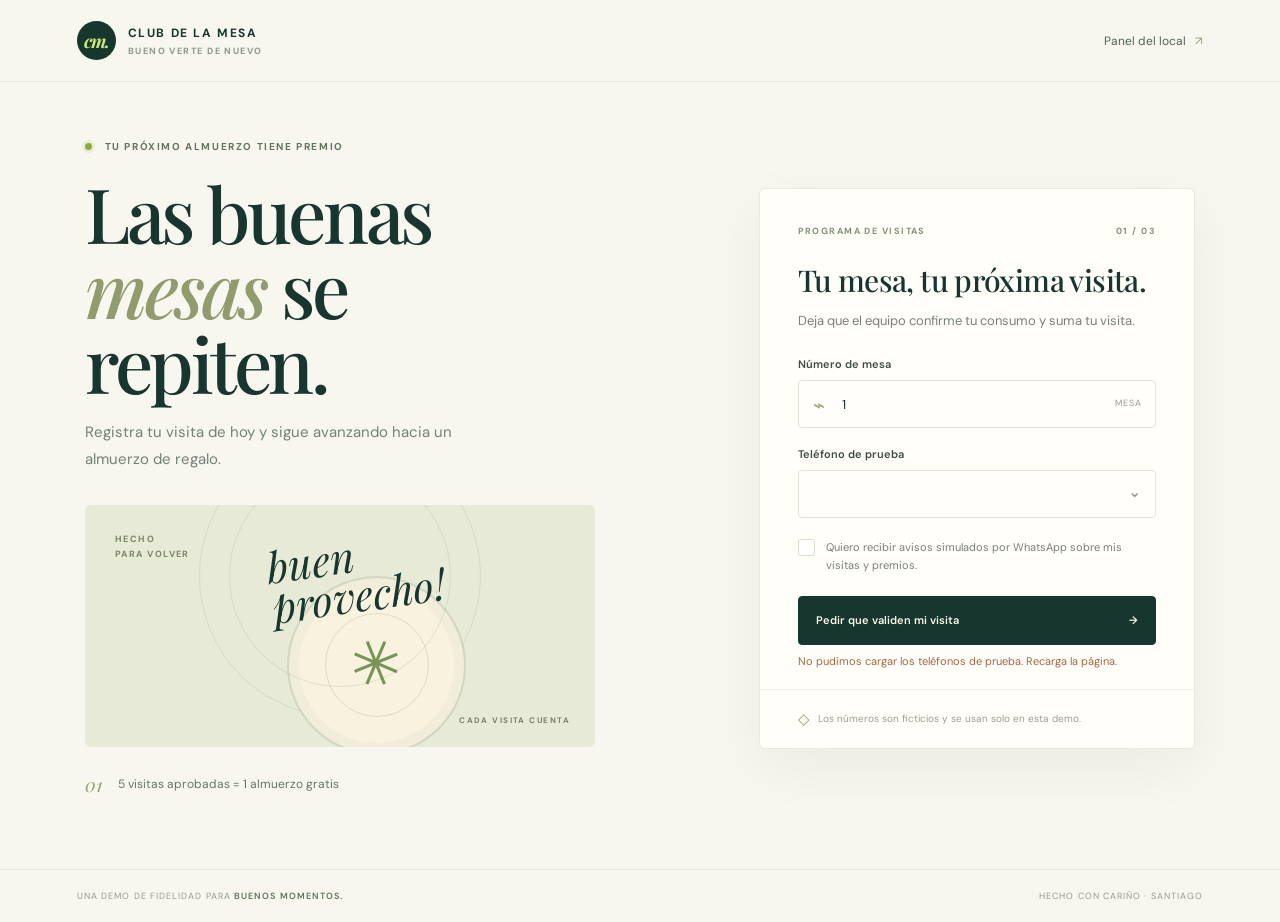
==== index.html @ 5e52faf1 "Publicar demo de cupones" ====
<!doctype html>
<html lang="es">
<head>
  <meta charset="utf-8">
  <meta name="viewport" content="width=device-width, initial-scale=1">
  <meta name="theme-color" content="#17372e">
  <title>Club de la Mesa · Cupones</title>
  <link rel="stylesheet" href="./app.css">
  <script src="./customer.js" defer></script>
</head>
<body>
  <header class="topbar">
    <a class="brand" href="./" aria-label="Club de la Mesa, inicio"><span class="brand-mark">cm.</span><span>CLUB DE LA MESA<small>BUENO VERTE DE NUEVO</small></span></a>
    <a class="quiet-link" href="./admin.html">Panel del local <span aria-hidden="true">↗</span></a>
  </header>
  <main class="customer-layout">
    <section class="customer-intro">
      <div class="eyebrow"><span class="live-dot"></span> TU PRÓXIMO ALMUERZO TIENE PREMIO</div>
      <h1>Las buenas<br><em>mesas</em> se repiten.</h1>
      <p>Registra tu visita de hoy y sigue avanzando hacia un almuerzo de regalo.</p>
      <div class="meal-art" aria-hidden="true"><span class="art-small">HECHO<br>PARA VOLVER</span><span class="art-big">buen<br>provecho!</span><span class="plate"><span class="leaf">✳</span></span><span class="art-caption">CADA VISITA CUENTA</span></div>
      <div class="promise"><span>01</span><span>5 visitas aprobadas = 1 almuerzo gratis</span></div>
    </section>

    <section class="customer-card" aria-labelledby="form-title">
      <div class="card-overline">PROGRAMA DE VISITAS <span>01 / 03</span></div>
      <h2 id="form-title">Tu mesa, tu próxima visita.</h2>
      <p class="muted">Deja que el equipo confirme tu consumo y suma tu visita.</p>
      <form id="visit-form">
        <label for="table-number">Número de mesa</label>
        <div class="table-input"><span class="input-icon">⌁</span><input id="table-number" name="tableNumber" type="number" min="1" max="50" required><span class="input-suffix">MESA</span></div>
        <label for="customer-id">Teléfono de prueba</label>
        <div class="select-wrap"><select id="customer-id" name="customerId" required></select></div>
        <label class="consent-row"><input id="opted-in" type="checkbox"><span class="checkmark"></span><span>Quiero recibir avisos simulados por WhatsApp sobre mis visitas y premios.</span></label>
        <button class="button button-dark button-full" type="submit">Pedir que validen mi visita <span aria-hidden="true">→</span></button>
        <p id="form-message" class="form-message" role="status" aria-live="polite"></p>
      </form>
      <div class="card-foot"><span class="lock-icon">◇</span> Los números son ficticios y se usan solo en esta demo.</div>
    </section>
  </main>
  <footer class="site-footer"><span>UNA DEMO DE FIDELIDAD PARA <strong>BUENOS MOMENTOS.</strong></span><span>HECHO CON CARIÑO · SANTIAGO</span></footer>
</body>
</html>
---- app.css ----
@import url('https://fonts.googleapis.com/css2?family=DM+Sans:wght@400;500;600;700&family=Playfair+Display:ital,wght@0,500;0,600;1,500;1,600&display=swap');

:root{font-family:'DM Sans',Arial,sans-serif;color:#18352e;background:#f7f6ef;font-synthesis:none;text-rendering:optimizeLegibility;--forest:#17372e;--green:#cde878;--paper:#fffef9;--muted:#788079;--line:#e6e7dc;--orange:#e8a86e}*{box-sizing:border-box}body{margin:0;min-height:100vh}.topbar{height:82px;display:flex;align-items:center;justify-content:space-between;padding:0 clamp(22px,6vw,88px);border-bottom:1px solid #e8e8df;background:#f7f6ef}.brand{display:inline-flex;align-items:center;gap:12px;text-decoration:none;color:var(--forest);font-size:12px;font-weight:700;letter-spacing:.13em}.brand small{display:block;margin-top:4px;color:#90968c;font-size:9px;letter-spacing:.16em}.brand-mark{display:grid;place-items:center;width:39px;height:39px;border-radius:50%;background:var(--forest);color:var(--green);font-family:'Playfair Display',Georgia,serif;font-size:18px;font-style:italic;letter-spacing:-.08em}.quiet-link{color:#536158;text-decoration:none;font-size:12px}.quiet-link span{margin-left:6px;color:#99a176}.customer-layout{width:min(1110px,88vw);margin:58px auto 72px;display:grid;grid-template-columns:1.1fr .86fr;align-items:center;gap:clamp(48px,9vw,140px)}.customer-intro{max-width:510px}.eyebrow,.section-kicker,.card-overline{font-size:10px;letter-spacing:.16em;font-weight:700;color:#64735e}.live-dot{display:inline-block;width:7px;height:7px;border-radius:50%;margin-right:9px;background:#8da942;box-shadow:0 0 0 3px #e8efd4}.customer-intro h1,.login-card h1,.dashboard-head h1{font-family:'Playfair Display',Georgia,serif;font-weight:500;font-size:clamp(52px,6vw,76px);line-height:.99;letter-spacing:-.045em;margin:22px 0 18px}.customer-intro h1 em,.login-card h1 em,.dashboard-head h1 em{font-weight:500;color:#929b6e}.customer-intro>p{max-width:385px;color:#758078;font-size:15px;line-height:1.8;margin:0}.meal-art{height:242px;margin:32px 0 24px;position:relative;overflow:hidden;background:#e8ead8;border-radius:6px}.meal-art:before,.meal-art:after{content:"";position:absolute;width:280px;height:280px;border:1px solid rgba(44,78,60,.11);border-radius:50%;top:-70px;left:50%;transform:translateX(-50%)}.meal-art:after{width:220px;height:220px;top:-40px}.art-small{position:absolute;top:27px;left:30px;font-size:9px;letter-spacing:.16em;line-height:1.7;color:#7a8568;font-weight:700}.art-big{position:absolute;z-index:2;top:31px;left:36%;font-family:'Playfair Display',Georgia,serif;font-size:42px;line-height:.95;font-style:italic;color:var(--forest);transform:rotate(-8deg)}.plate{position:absolute;width:155px;height:155px;border-radius:50%;background:#f8f2df;box-shadow:0 0 0 10px #f2edda,0 0 0 12px rgba(53,87,62,.13);left:42%;top:83px;display:grid;place-items:center}.plate:before{content:"";position:absolute;width:102px;height:102px;border-radius:50%;border:1px solid rgba(78,105,72,.17)}.leaf{font-size:63px;color:#789458;transform:rotate(-22deg)}.art-caption{position:absolute;bottom:22px;right:25px;font-size:8px;letter-spacing:.18em;color:#778168;font-weight:700}.promise{display:flex;align-items:center;gap:15px;color:#687565;font-size:12px}.promise span:first-child{font-family:'Playfair Display',Georgia,serif;font-size:19px;font-style:italic;color:#91a16e}.customer-card,.login-card,.status-card{padding:36px 38px 0;background:var(--paper);border:1px solid #e9e8dd;border-radius:6px;box-shadow:0 18px 55px rgba(34,52,39,.055)}.card-overline{display:flex;justify-content:space-between;color:#849079;font-size:9px}.customer-card h2{font-family:'Playfair Display',Georgia,serif;font-size:30px;font-weight:500;line-height:1.16;margin:26px 0 8px;letter-spacing:-.02em}.muted{color:var(--muted);font-size:13px;line-height:1.7}.customer-card form,.login-card form{margin-top:25px}.customer-card label:not(.consent-row),.login-card label{display:block;margin:19px 0 9px;font-size:11px;font-weight:600;color:#3f4c43}.table-input,.select-wrap,.login-card input{position:relative;display:block}.table-input input,.select-wrap select,.login-card input{width:100%;height:48px;padding:0 15px;border:1px solid #e1e4d9;border-radius:4px;outline:none;background:#fffefb;color:var(--forest);font:inherit;font-size:13px}.table-input input{padding-left:43px;padding-right:59px}.table-input input:focus,.select-wrap select:focus,.login-card input:focus,.resolve-form input:focus{border-color:#a0ad78;box-shadow:0 0 0 3px #eef2e5}.input-icon{position:absolute;left:15px;top:12px;color:#99a077;font-size:20px}.input-suffix{position:absolute;right:14px;top:17px;color:#979b8e;font-size:9px;letter-spacing:.12em}.select-wrap:after{content:'⌄';position:absolute;right:15px;top:11px;color:#869072;pointer-events:none}.select-wrap select{appearance:none;padding-right:38px}.consent-row{display:flex;align-items:flex-start;gap:11px;margin:21px 0!important;color:#788079;font-size:11px!important;line-height:1.6;font-weight:400!important;cursor:pointer}.consent-row input{position:absolute;opacity:0;width:1px;height:1px}.checkmark{flex:0 0 17px;height:17px;border:1px solid #d9ded0;border-radius:3px;background:#fff}.consent-row input:checked+.checkmark{background:var(--forest);border-color:var(--forest);box-shadow:inset 0 0 0 4px #fff}.button{min-height:42px;padding:0 16px;border-radius:4px;font:inherit;font-size:11px;font-weight:600;cursor:pointer;transition:transform .15s,background .15s,border-color .15s}.button:hover:not(:disabled){transform:translateY(-1px)}.button:disabled{opacity:.55;cursor:wait}.button-full{width:100%;height:49px;display:flex;justify-content:space-between;align-items:center;padding:0 17px}.button-dark{border:1px solid var(--forest);background:var(--forest);color:#fbf9ed}.button-dark:hover:not(:disabled){background:#254b3e}.button-green{border:1px solid #d0df9d;background:#ecf3d8;color:#375137}.button-outline{border:1px solid #dfe3d5;background:transparent;color:var(--forest)}.button-text{border:0;background:transparent;color:#8e664f}.form-message{min-height:17px;margin:9px 0 0;color:#a46645;font-size:11px}.card-foot{display:flex;align-items:center;gap:8px;margin:18px -38px 0;padding:18px 38px;border-top:1px solid #eff0e9;color:#9a9e94;font-size:10px;line-height:1.5}.card-foot strong{color:#506151}.lock-icon{font-size:15px;color:#929d78}.site-footer{display:flex;justify-content:space-between;gap:20px;padding:20px clamp(22px,6vw,88px);border-top:1px solid #e8e8df;color:#969a8e;font-size:9px;letter-spacing:.12em}.site-footer strong{color:#63725d;font-weight:600}.admin-main{width:min(1050px,90vw);margin:55px auto 80px}.login-card{width:min(440px,100%);margin:8vh auto 0;padding:36px}.login-card h1{font-size:61px}.login-card .button{margin-top:11px}.dashboard-head{display:flex;justify-content:space-between;align-items:center;margin-bottom:26px}.dashboard-head h1{font-size:57px;margin:18px 0 0}.stats-grid{display:grid;grid-template-columns:repeat(4,1fr);gap:12px;margin-bottom:20px}.stat-card{padding:17px 19px;background:var(--paper);border:1px solid var(--line);border-radius:5px}.stat-number{display:block;font-family:'Playfair Display',Georgia,serif;font-size:29px;font-weight:500;color:var(--forest)}.stat-label{display:block;margin-top:5px;color:#828b7f;font-size:10px}.admin-grid{display:grid;grid-template-columns:1.1fr .9fr;gap:15px}.panel-block{padding:22px;background:var(--paper);border:1px solid var(--line);border-radius:5px;min-width:0}.section-heading{display:flex;justify-content:space-between;align-items:center;gap:10px;margin-bottom:15px}.section-heading h2{margin:6px 0 0;font-family:'Playfair Display',Georgia,serif;font-weight:500;font-size:23px}.section-kicker{font-size:8px;color:#899274}.count-pill,.demo-pill{padding:6px 9px;border-radius:20px;background:#f1f3e9;color:#707f65;font-size:9px}.demo-pill{background:#f8eadc;color:#9c6b42;letter-spacing:.1em}.request-list,.rewards-list,.notifications-list{display:grid;gap:10px}.request-card{padding:13px;border:1px solid #eceee4;border-radius:4px}.request-top{display:flex;justify-content:space-between;align-items:center;gap:8px}.request-name{font-size:12px}.status-pill{padding:5px 7px;border-radius:20px;font-size:8px;letter-spacing:.07em}.status-pending{background:#f9eedf;color:#9d6e41}.status-approved{background:#eaf2d9;color:#537044}.status-rejected{background:#f5e5e0;color:#9b5e53}.request-meta{margin:6px 0 0;color:#858d83;font-size:10px;line-height:1.6}.resolve-form{display:grid;grid-template-columns:minmax(90px,1fr) auto auto;gap:5px;margin-top:11px}.resolve-form input{min-width:0;height:37px;padding:0 10px;border:1px solid #e1e4d9;border-radius:4px;outline:none;font:inherit;font-size:10px}.resolve-form .button{min-height:37px;padding:0 10px;font-size:9px}.reward-row{display:flex;align-items:center;justify-content:space-between;gap:10px;padding:12px 0;border-bottom:1px solid #eef0e7}.reward-row:last-child{border-bottom:0}.reward-row strong{display:block;font-size:11px}.reward-row .button{min-height:36px;padding:0 11px;font-size:9px}.empty-state{padding:10px 2px;color:#92998e;font-size:11px;line-height:1.6}.notifications-list{max-height:330px;overflow:auto}.notification-row{display:flex;gap:12px;padding:12px 0;border-bottom:1px solid #eff0e9}.notification-row:last-child{border-bottom:0}.notification-icon{display:grid;place-items:center;flex:0 0 34px;height:34px;border-radius:50%;background:#eff2df;color:#607646;font-size:10px;font-weight:700}.notification-row strong{font-size:11px}.notification-copy{margin:4px 0;color:#67746a;font-size:11px;line-height:1.5}.qr-block{grid-column:1/-1}.qr-block>.muted{margin-top:-8px}.qr-grid{display:grid;grid-template-columns:repeat(6,1fr);gap:10px}.qr-card{display:grid;justify-items:center;padding:10px 8px;border:1px solid #eceee4;border-radius:4px;background:#fff}.qr-card img{width:min(100%,110px);height:auto;image-rendering:auto}.qr-label{margin-top:5px;font-size:9px;letter-spacing:.1em}.admin-body .site-footer{margin-top:40px}.status-layout{width:min(510px,90vw);margin:10vh auto 15vh}.status-card{padding:35px}.status-symbol{display:grid;place-items:center;width:52px;height:52px;margin-top:30px;border-radius:50%;background:#edf2dd;color:#5c7548;font-size:24px}.status-card h1{margin:22px 0 6px;font-family:'Playfair Display',Georgia,serif;font-size:35px;font-weight:500;letter-spacing:-.03em}.status-progress{display:flex;justify-content:space-between;align-items:center;gap:10px;margin:24px 0;padding:15px 0;border-top:1px solid var(--line);border-bottom:1px solid var(--line)}.status-progress span{color:#969d91;font-size:9px;letter-spacing:.12em}.status-progress strong{font-size:12px}.status-progress strong+span{margin-left:auto}.status-card>.button{margin-bottom:0}

@media(max-width:800px){.topbar{height:70px;padding:0 20px}.customer-layout{width:min(520px,90vw);margin:32px auto 54px;grid-template-columns:1fr;gap:25px}.customer-intro h1{font-size:56px;margin-top:17px}.customer-intro>p{font-size:13px}.meal-art{height:170px;margin:20px 0}.plate{width:118px;height:118px;top:39px;left:47%}.plate:before{width:78px;height:78px}.leaf{font-size:48px}.art-big{font-size:34px;left:33%;top:22px}.art-small{top:17px;left:18px;font-size:8px}.art-caption{bottom:14px;right:15px;font-size:7px}.promise{font-size:11px}.customer-card{padding:27px 24px 0}.customer-card h2{font-size:26px;margin-top:20px}.card-foot{margin-left:-24px;margin-right:-24px;padding:16px 24px}.site-footer{flex-direction:column;gap:8px;padding:17px 21px;font-size:8px}.admin-main{margin:35px auto 55px}.admin-grid{grid-template-columns:1fr}.qr-block{grid-column:auto}.stats-grid{grid-template-columns:repeat(2,1fr)}.dashboard-head h1{font-size:46px}.qr-grid{grid-template-columns:repeat(3,1fr)}.login-card{margin-top:4vh}.status-layout{margin:8vh auto 12vh}.status-card{padding:28px 24px}.resolve-form{grid-template-columns:minmax(75px,1fr) auto auto}.resolve-form .button{padding:0 7px;font-size:8px}}
@media(max-width:390px){.resolve-form{grid-template-columns:1fr 1fr}.resolve-form input{grid-column:1/-1}.stats-grid{gap:8px}.stat-card{padding:14px}.brand{font-size:10px}.quiet-link{font-size:10px}}
@media print{body{background:#fff}.topbar,.dashboard-head,.stats-grid,.admin-grid>.panel-block:not(.qr-block),.admin-body>.site-footer,.qr-block>.section-heading button,.qr-block>.muted,.qr-block~.form-message{display:none!important}.admin-main{width:100%;margin:0}.admin-grid{display:block}.panel-block.qr-block{border:0;padding:0}.qr-grid{grid-template-columns:repeat(4,1fr);gap:5mm}.qr-card{break-inside:avoid;min-height:47mm;border:1px solid #d9ddd4}.qr-card img{width:32mm;height:32mm}.qr-label{font-size:10pt}}
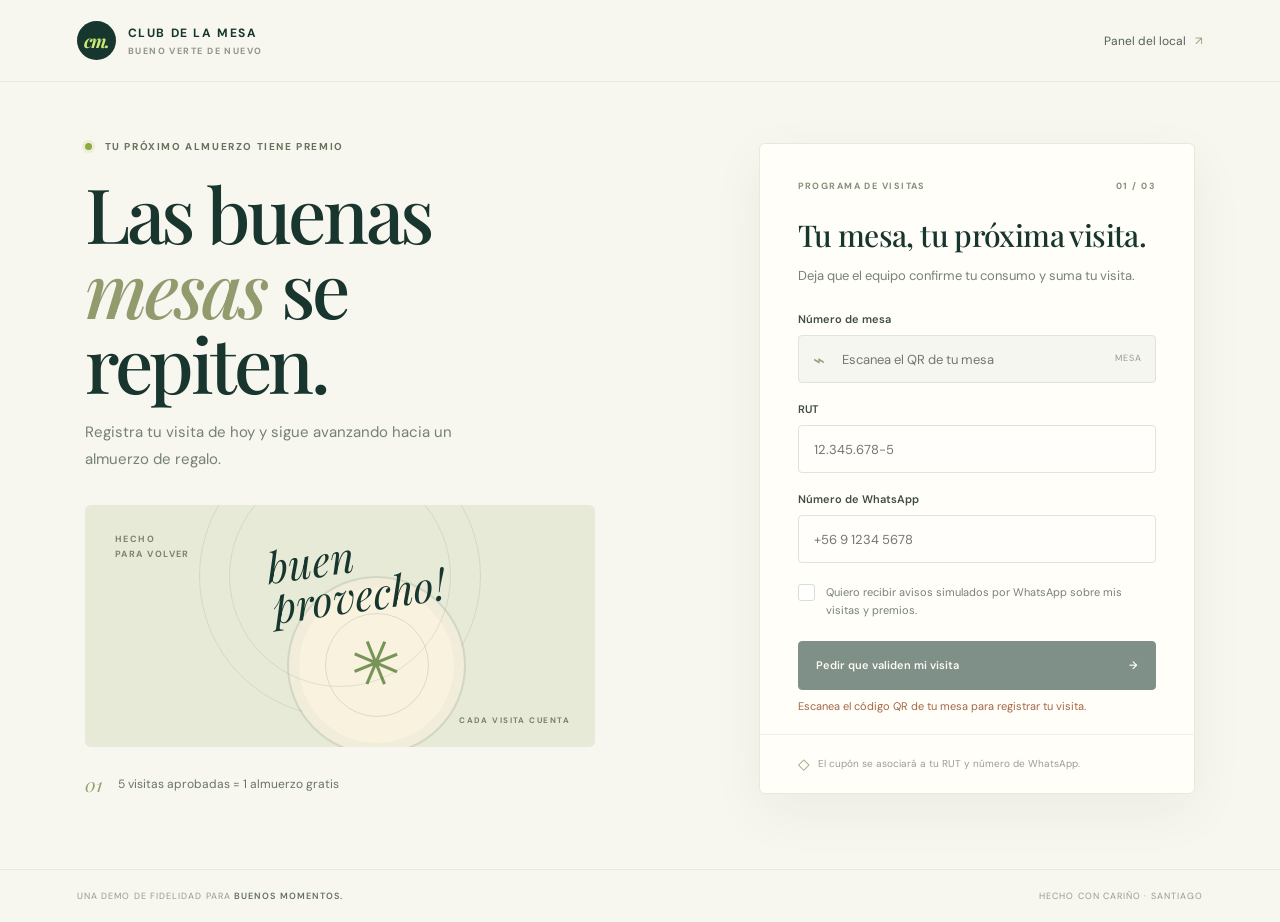
==== commit 2fe196f0: "Registrar clientes por RUT y WhatsApp" ====
--- a/index.html
+++ b/index.html
@@ -28,14 +28,16 @@
       <p class="muted">Deja que el equipo confirme tu consumo y suma tu visita.</p>
       <form id="visit-form">
         <label for="table-number">Número de mesa</label>
-        <div class="table-input"><span class="input-icon">⌁</span><input id="table-number" name="tableNumber" type="number" min="1" max="50" required><span class="input-suffix">MESA</span></div>
-        <label for="customer-id">Teléfono de prueba</label>
-        <div class="select-wrap"><select id="customer-id" name="customerId" required></select></div>
+        <div class="table-input"><span class="input-icon">⌁</span><input id="table-number" name="tableNumber" type="number" readonly placeholder="Escanea el QR de tu mesa"><span class="input-suffix">MESA</span></div>
+        <label for="customer-rut">RUT</label>
+        <div class="select-wrap"><input id="customer-rut" name="rut" autocomplete="off" placeholder="12.345.678-5" required></div>
+        <label for="customer-phone">Número de WhatsApp</label>
+        <div class="select-wrap"><input id="customer-phone" name="phone" type="tel" autocomplete="tel" placeholder="+56 9 1234 5678" required></div>
         <label class="consent-row"><input id="opted-in" type="checkbox"><span class="checkmark"></span><span>Quiero recibir avisos simulados por WhatsApp sobre mis visitas y premios.</span></label>
         <button class="button button-dark button-full" type="submit">Pedir que validen mi visita <span aria-hidden="true">→</span></button>
         <p id="form-message" class="form-message" role="status" aria-live="polite"></p>
       </form>
-      <div class="card-foot"><span class="lock-icon">◇</span> Los números son ficticios y se usan solo en esta demo.</div>
+      <div class="card-foot"><span class="lock-icon">◇</span> El cupón se asociará a tu RUT y número de WhatsApp.</div>
     </section>
   </main>
   <footer class="site-footer"><span>UNA DEMO DE FIDELIDAD PARA <strong>BUENOS MOMENTOS.</strong></span><span>HECHO CON CARIÑO · SANTIAGO</span></footer>
--- a/app.css
+++ b/app.css
@@ -5,3 +5,4 @@
 @media(max-width:800px){.topbar{height:70px;padding:0 20px}.customer-layout{width:min(520px,90vw);margin:32px auto 54px;grid-template-columns:1fr;gap:25px}.customer-intro h1{font-size:56px;margin-top:17px}.customer-intro>p{font-size:13px}.meal-art{height:170px;margin:20px 0}.plate{width:118px;height:118px;top:39px;left:47%}.plate:before{width:78px;height:78px}.leaf{font-size:48px}.art-big{font-size:34px;left:33%;top:22px}.art-small{top:17px;left:18px;font-size:8px}.art-caption{bottom:14px;right:15px;font-size:7px}.promise{font-size:11px}.customer-card{padding:27px 24px 0}.customer-card h2{font-size:26px;margin-top:20px}.card-foot{margin-left:-24px;margin-right:-24px;padding:16px 24px}.site-footer{flex-direction:column;gap:8px;padding:17px 21px;font-size:8px}.admin-main{margin:35px auto 55px}.admin-grid{grid-template-columns:1fr}.qr-block{grid-column:auto}.stats-grid{grid-template-columns:repeat(2,1fr)}.dashboard-head h1{font-size:46px}.qr-grid{grid-template-columns:repeat(3,1fr)}.login-card{margin-top:4vh}.status-layout{margin:8vh auto 12vh}.status-card{padding:28px 24px}.resolve-form{grid-template-columns:minmax(75px,1fr) auto auto}.resolve-form .button{padding:0 7px;font-size:8px}}
 @media(max-width:390px){.resolve-form{grid-template-columns:1fr 1fr}.resolve-form input{grid-column:1/-1}.stats-grid{gap:8px}.stat-card{padding:14px}.brand{font-size:10px}.quiet-link{font-size:10px}}
 @media print{body{background:#fff}.topbar,.dashboard-head,.stats-grid,.admin-grid>.panel-block:not(.qr-block),.admin-body>.site-footer,.qr-block>.section-heading button,.qr-block>.muted,.qr-block~.form-message{display:none!important}.admin-main{width:100%;margin:0}.admin-grid{display:block}.panel-block.qr-block{border:0;padding:0}.qr-grid{grid-template-columns:repeat(4,1fr);gap:5mm}.qr-card{break-inside:avoid;min-height:47mm;border:1px solid #d9ddd4}.qr-card img{width:32mm;height:32mm}.qr-label{font-size:10pt}}
+.select-wrap input{width:100%;height:48px;padding:0 15px;border:1px solid #e1e4d9;border-radius:4px;outline:none;background:#fffefb;color:#17372e;font:inherit;font-size:13px}.select-wrap input:focus{border-color:#a0ad78;box-shadow:0 0 0 3px #eef2e5}.table-input input[readonly]{background:#f5f6ef;color:#536158}.select-wrap:has(input):after{content:none}
